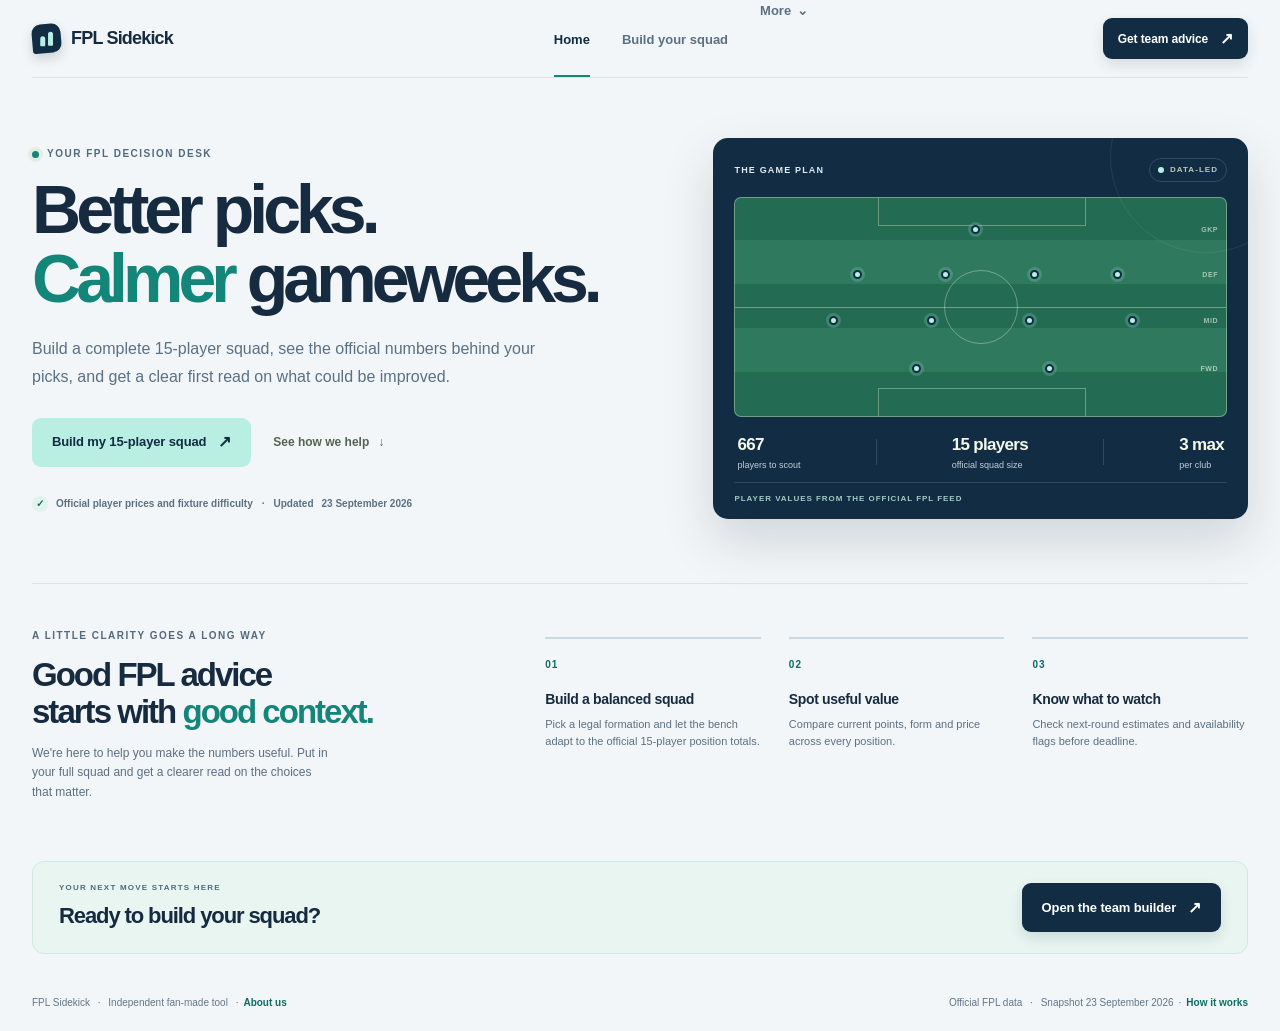
==== index.html @ 112c57fb "Add files via upload" ====
<!doctype html>
<html lang="en">
<head>
  <meta charset="utf-8">
  <meta name="viewport" content="width=device-width, initial-scale=1">
  <meta name="theme-color" content="#f3f6f8">
  <meta name="description" content="Data-led Fantasy Premier League advice, a rules-based 15-player squad builder and human-reviewed team feedback.">
  <title>FPL Sidekick — better picks, calmer gameweeks</title>
  <link rel="stylesheet" href="styles.css">
</head>
<body class="home-page">
  <header class="site-header">
    <a class="brand" href="index.html" aria-label="FPL Sidekick home">
      <span class="brand-mark" aria-hidden="true"><span></span><span></span></span>
      <span>FPL <b>Sidekick</b></span>
    </a>
    <nav class="main-nav" aria-label="Main navigation">
      <a class="nav-link is-active" href="index.html" aria-current="page">Home</a>
      <a class="nav-link" href="team.html">Build your squad</a>
      <details class="nav-more"><summary>More</summary><div class="nav-menu"><a href="how-it-works.html">How it works</a><a href="about.html">About us</a></div></details>
    </nav>
    <details class="mobile-nav">
      <summary><span class="mobile-nav-icon" aria-hidden="true"></span>Menu</summary>
      <nav class="mobile-nav-panel" aria-label="Mobile navigation">
        <a class="is-current" href="index.html" aria-current="page">Home</a>
        <a href="team.html">Build your squad</a>
        <a href="how-it-works.html">How it works</a>
        <a href="about.html">About us</a>
      </nav>
    </details>
    <a class="button button-small button-dark header-cta" href="team.html">Get team advice <span aria-hidden="true">↗</span></a>
  </header>
<main>
    <section class="home-hero wrap">
      <div class="hero-copy">
        <p class="eyebrow"><span class="eyebrow-dot"></span> YOUR FPL DECISION DESK</p>
        <h1>Better picks.<br><span>Calmer</span> gameweeks.</h1>
        <p class="hero-lede">Build a complete 15-player squad, see the official numbers behind your picks, and get a clear first read on what could be improved.</p>
        <div class="hero-actions">
          <a class="button button-lime" href="team.html">Build my 15-player squad <span aria-hidden="true">↗</span></a>
          <a class="text-link" href="#how-we-help">See how we help <span aria-hidden="true">↓</span></a>
        </div>
        <div class="hero-proof"><span class="proof-check" aria-hidden="true">✓</span> Official player prices and fixture difficulty <span class="proof-separator">·</span> Updated <time data-updated>23 September 2026</time></div>
      </div>

      <aside class="hero-board" aria-label="FPL Sidekick squad snapshot">
        <div class="board-topline"><span class="board-label">THE GAME PLAN</span><span class="live-tag"><i></i> DATA-LED</span></div>
        <div class="mini-pitch" aria-hidden="true">
          <span class="pitch-halfway"></span><span class="pitch-circle"></span>
          <span class="mini-player p1"></span><span class="mini-player p2"></span><span class="mini-player p3"></span>
          <span class="mini-player p4"></span><span class="mini-player p5"></span><span class="mini-player p6"></span>
          <span class="mini-player p7"></span><span class="mini-player p8"></span><span class="mini-player p9"></span>
          <span class="mini-player p10"></span><span class="mini-player p11"></span>
          <span class="mini-label mini-gk">GKP</span><span class="mini-label mini-def">DEF</span>
          <span class="mini-label mini-mid">MID</span><span class="mini-label mini-fwd">FWD</span>
        </div>
        <div class="board-bottomline">
          <div><span class="board-number" data-player-pool>667</span><span class="board-caption">players to scout</span></div>
          <div class="board-divider"></div>
          <div><span class="board-number">15 players</span><span class="board-caption">official squad size</span></div>
          <div class="board-divider"></div>
          <div><span class="board-number">3 max</span><span class="board-caption">per club</span></div>
        </div>
        <p class="board-source">PLAYER VALUES FROM THE OFFICIAL FPL FEED</p>
      </aside>
    </section>

    <section class="how-section wrap" id="how-we-help">
      <div class="section-intro">
        <p class="eyebrow">A LITTLE CLARITY GOES A LONG WAY</p>
        <h2>Good FPL advice<br>starts with <em>good context.</em></h2>
        <p>We're here to help you make the numbers useful. Put in your full squad and get a clearer read on the choices that matter.</p>
      </div>
      <div class="approach-grid">
        <article class="approach-item">
          <span class="approach-number">01</span>
          <h3>Build a balanced squad</h3>
          <p>Pick a legal formation and let the bench adapt to the official 15-player position totals.</p>
        </article>
        <article class="approach-item">
          <span class="approach-number">02</span>
          <h3>Spot useful value</h3>
          <p>Compare current points, form and price across every position.</p>
        </article>
        <article class="approach-item">
          <span class="approach-number">03</span>
          <h3>Know what to watch</h3>
          <p>Check next-round estimates and availability flags before deadline.</p>
        </article>
      </div>
    </section>

    <section class="home-cta wrap">
        <div><p class="eyebrow">YOUR NEXT MOVE STARTS HERE</p><h2>Ready to build your squad?</h2></div>
        <a class="button button-dark" href="team.html">Open the team builder <span aria-hidden="true">↗</span></a>
    </section>
  </main>

  <footer class="site-footer wrap">
    <span>FPL Sidekick <span class="footer-dot">·</span> Independent fan-made tool <span class="footer-dot">·</span><a href="about.html">About us</a></span>
    <span>Official FPL data <span class="footer-dot">·</span> Snapshot <time data-updated>23 September 2026</time><span class="footer-dot">·</span><a href="how-it-works.html">How it works</a></span>
  </footer>
  <script src="players.js"></script>
  <script src="home.js"></script>
</body>
</html>
---- styles.css ----
:root {
  color-scheme: light;
  --paper: #f2f5f8;
  --surface: #ffffff;
  --ink: #162a40;
  --muted: #53687d;
  --line: #dbe4ec;
  --brand: #102b42;
  --brand-deep: #0a2033;
  --accent: #147d71;
  --accent-dark: #0e665e;
  --accent-bright: #9cebd8;
  --accent-soft: #e6f5f1;
  --field: #23694f;
  --field-light: #30785c;
  --forest: var(--brand);
  --forest-deep: var(--brand-deep);
  --lime: var(--accent-bright);
  --lime-dark: var(--accent);
  --pitch: var(--field);
  --pitch-light: var(--field-light);
  --coral: #bb5d46;
  --shadow: 0 14px 38px rgba(16, 43, 66, .09);
}

* { box-sizing: border-box; }

html { scroll-behavior: smooth; }

body {
  min-width: 320px;
  margin: 0;
  overflow-x: hidden;
  background: var(--paper);
  color: var(--ink);
  font-family: -apple-system, BlinkMacSystemFont, "Segoe UI", sans-serif;
  font-size: 15px;
  line-height: 1.5;
  -webkit-font-smoothing: antialiased;
}

button, input, select { font: inherit; }
button, select { color: inherit; }
a { color: inherit; text-decoration: none; }
button { cursor: pointer; }
button:focus-visible, a:focus-visible, input:focus-visible, select:focus-visible, summary:focus-visible { outline: 3px solid var(--accent); outline-offset: 3px; }

.wrap { width: calc(100% - 72px); max-width: 1280px; margin-inline: auto; }
.site-header { display: flex; align-items: center; justify-content: space-between; min-width: 0; min-height: 82px; width: calc(100% - 72px); max-width: 1280px; margin: 0 auto; border-bottom: 1px solid var(--line); }
.brand { display: inline-flex; align-items: center; gap: 10px; font-size: 17px; font-weight: 560; letter-spacing: -.045em; white-space: nowrap; }
.brand b { font-weight: 790; }
.brand-mark { display: inline-flex; align-items: flex-end; justify-content: center; gap: 3px; width: 29px; height: 29px; padding: 7px 6px; border-radius: 8px 8px 8px 3px; background: var(--forest); transform: rotate(-5deg); }
.brand-mark span { display: block; width: 5px; height: 10px; border-radius: 3px 3px 1px 1px; background: var(--lime); transform: rotate(5deg); }
.brand-mark span:last-child { height: 14px; }
.main-nav { display: flex; align-items: center; gap: 32px; margin-left: 86px; }
.nav-link { position: relative; padding: 29px 0 27px; color: #69756b; font-size: 13px; font-weight: 610; transition: color .16s ease; }
.nav-link:hover, .nav-link.is-active { color: var(--ink); }
.nav-link.is-active::after { position: absolute; right: 0; bottom: -1px; left: 0; height: 2px; background: var(--lime-dark); content: ""; }
.nav-more { position: relative; align-self: stretch; display: flex; align-items: center; }
.nav-more summary { list-style: none; cursor: pointer; color: #69756b; font-size: 13px; font-weight: 610; }
.nav-more summary::-webkit-details-marker { display: none; }
.nav-more summary::after { display: inline-block; margin-left: 6px; color: #8d9a87; content: "⌄"; }
.nav-more[open] summary { color: var(--ink); }
.nav-more.is-active summary { color: var(--ink); }
.nav-more.is-active::after { position: absolute; right: 0; bottom: -1px; left: 0; height: 2px; background: var(--lime-dark); content: ""; }
.nav-menu { position: absolute; top: calc(100% - 15px); right: -15px; z-index: 20; display: grid; min-width: 180px; padding: 6px; border: 1px solid var(--line); border-radius: 8px; background: var(--surface); box-shadow: var(--shadow); }
.nav-menu a { padding: 9px 10px; border-radius: 5px; color: #5f6d61; font-size: 11px; font-weight: 630; white-space: nowrap; }
.nav-menu a.is-current { background: #f3f6eb; color: var(--forest); }
.nav-menu a:hover { background: #f3f6eb; color: var(--forest); }
.nav-menu a span { margin-left: 5px; color: #9aa493; font-size: 8px; text-transform: uppercase; }
.mobile-nav { display: none; position: relative; flex: 0 0 auto; }
.mobile-nav > summary { display: inline-flex; align-items: center; gap: 8px; min-height: 38px; padding: 0 11px; border: 1px solid var(--line); border-radius: 7px; background: var(--surface); color: #526453; font-size: 11px; font-weight: 700; list-style: none; cursor: pointer; }
.mobile-nav > summary::-webkit-details-marker { display: none; }
.mobile-nav > summary::after { margin-left: 1px; color: #879487; content: "⌄"; font-size: 12px; }
.mobile-nav[open] > summary::after { content: "⌃"; }
.mobile-nav-icon { width: 13px; height: 10px; border-top: 1.5px solid currentColor; border-bottom: 1.5px solid currentColor; background: linear-gradient(to bottom, transparent 3.5px, currentColor 3.5px, currentColor 5px, transparent 5px); }
.mobile-nav-panel { position: absolute; top: calc(100% + 8px); right: 0; z-index: 30; display: grid; width: min(230px, calc(100vw - 32px)); padding: 6px; border: 1px solid var(--line); border-radius: 8px; background: var(--surface); box-shadow: var(--shadow); }
.mobile-nav-panel a { display: flex; align-items: center; justify-content: space-between; gap: 10px; padding: 10px 11px; border-radius: 5px; color: #5f6d61; font-size: 12px; font-weight: 630; }
.mobile-nav-panel a:hover, .mobile-nav-panel a.is-current { background: #f3f6eb; color: var(--forest); }
.mobile-nav-tag { color: #9aa493; font-size: 8px; font-weight: 700; letter-spacing: .06em; text-transform: uppercase; }
.button { display: inline-flex; align-items: center; justify-content: center; gap: 12px; min-height: 48px; padding: 0 20px; border: 0; border-radius: 8px; font-size: 13px; font-weight: 730; letter-spacing: -.01em; transition: transform .16s ease, background .16s ease, box-shadow .16s ease; }
.button:hover { transform: translateY(-1px); box-shadow: 0 7px 18px rgba(16, 44, 30, .12); }
.button span { font-size: 16px; line-height: 1; }
.button-small { min-height: 40px; padding-inline: 15px; font-size: 12px; }
.button-dark { background: var(--forest); color: white; }
.button-dark:hover { background: var(--forest-deep); }
.button-lime { background: var(--lime); color: var(--ink); }
.button-lime:hover { background: #d2f282; }
.button-quiet { min-height: 38px; padding-inline: 13px; border: 1px solid var(--line); background: transparent; color: #68756b; font-size: 11px; }
.button-quiet:hover { border-color: #c9d0bc; background: #f7f8f0; }
.eyebrow { display: flex; align-items: center; gap: 8px; margin: 0 0 15px; color: #687867; font-size: 10px; font-weight: 770; letter-spacing: .15em; line-height: 1.2; }
.eyebrow-dot { width: 7px; height: 7px; border-radius: 50%; background: #81ab43; box-shadow: 0 0 0 4px rgba(129, 171, 67, .13); }
.visually-hidden { position: absolute; width: 1px; height: 1px; padding: 0; margin: -1px; overflow: hidden; clip: rect(0, 0, 0, 0); white-space: nowrap; border: 0; }
.micro-label { display: block; margin: 0 0 5px; color: #819083; font-size: 9px; font-weight: 760; letter-spacing: .14em; line-height: 1.2; }
.footer-dot { padding-inline: 5px; color: #a2ac9d; }

/* Homepage */
.home-hero { display: grid; grid-template-columns: minmax(0, 1.08fr) minmax(390px, .92fr); align-items: center; gap: 58px; padding-top: 67px; padding-bottom: 72px; }
.hero-copy { padding: 10px 0 8px; }
.hero-copy h1 { max-width: 660px; margin: 0; font-size: 70px; font-weight: 760; letter-spacing: -.073em; line-height: .99; }
.hero-copy h1 span { color: #739a3c; }
.hero-lede { max-width: 520px; margin: 23px 0 0; color: #68746a; font-size: 16px; line-height: 1.7; }
.hero-actions { display: flex; align-items: center; gap: 22px; margin-top: 28px; }
.text-link { display: inline-flex; align-items: center; gap: 9px; color: #526453; font-size: 12px; font-weight: 680; }
.text-link:hover { color: var(--forest); }
.hero-proof { display: flex; align-items: center; gap: 8px; margin-top: 29px; color: #879186; font-size: 10px; font-weight: 590; }
.proof-check { display: inline-grid; place-items: center; width: 16px; height: 16px; border-radius: 50%; background: #e4edcf; color: #547a2f; font-size: 10px; font-weight: 800; }
.proof-separator { margin-inline: 1px; color: #b0b9aa; }
.hero-board { position: relative; overflow: hidden; padding: 20px 21px 14px; border-radius: 13px; background: var(--forest); color: #fff; box-shadow: var(--shadow); }
.hero-board::after { position: absolute; top: -77px; right: -54px; width: 190px; height: 190px; border: 1px solid rgba(212, 240, 152, .09); border-radius: 50%; content: ""; }
.board-topline { position: relative; z-index: 1; display: flex; align-items: center; justify-content: space-between; }
.board-label, .live-tag { font-size: 9px; font-weight: 720; letter-spacing: .13em; }
.board-label { color: #d5e2d2; }
.live-tag { display: inline-flex; align-items: center; gap: 6px; padding: 5px 8px; border: 1px solid rgba(255,255,255,.15); border-radius: 999px; color: #b9cbb9; font-size: 8px; }
.live-tag i { width: 6px; height: 6px; border-radius: 50%; background: var(--lime); }
.mini-pitch { position: relative; height: 220px; margin-top: 15px; overflow: hidden; border: 1px solid rgba(237, 247, 218, .38); border-radius: 4px; background: repeating-linear-gradient(0deg, var(--pitch) 0 44px, var(--pitch-light) 44px 88px); }
.pitch-halfway { position: absolute; top: 50%; right: 0; left: 0; border-top: 1px solid rgba(237, 247, 218, .36); }
.pitch-circle { position: absolute; top: 50%; left: 50%; width: 74px; height: 74px; border: 1px solid rgba(237, 247, 218, .36); border-radius: 50%; transform: translate(-50%, -50%); }
.mini-pitch::before, .mini-pitch::after { position: absolute; left: 29%; width: 42%; height: 27px; border: 1px solid rgba(237, 247, 218, .34); content: ""; }
.mini-pitch::before { top: 0; border-top: 0; }
.mini-pitch::after { bottom: 0; border-bottom: 0; }
.mini-player { position: absolute; z-index: 1; width: 9px; height: 9px; border: 2px solid var(--forest); border-radius: 50%; background: var(--lime); box-shadow: 0 0 0 3px rgba(198, 237, 104, .17); }
.p1 { top: 12%; left: 48%; }.p2 { top: 33%; left: 24%; }.p3 { top: 33%; left: 42%; }.p4 { top: 33%; left: 60%; }.p5 { top: 33%; left: 77%; }
.p6 { top: 54%; left: 19%; }.p7 { top: 54%; left: 39%; }.p8 { top: 54%; left: 59%; }.p9 { top: 54%; left: 80%; }
.p10 { top: 76%; left: 36%; }.p11 { top: 76%; left: 63%; }
.mini-label { position: absolute; right: 8px; color: rgba(239, 247, 229, .63); font-size: 7px; font-weight: 700; letter-spacing: .08em; }
.mini-gk { top: 12%; }.mini-def { top: 33%; }.mini-mid { top: 54%; }.mini-fwd { top: 76%; }
.board-bottomline { position: relative; z-index: 1; display: flex; align-items: center; justify-content: space-between; gap: 12px; padding: 15px 3px 10px; }
.board-bottomline > div:not(.board-divider) { display: grid; gap: 1px; }
.board-number { color: #f5f8ec; font-size: 17px; font-weight: 720; letter-spacing: -.04em; }
.board-caption { color: #b7c7b7; font-size: 9px; font-weight: 530; }
.board-divider { width: 1px; height: 26px; background: rgba(255,255,255,.14); }
.board-source { margin: 0; padding-top: 10px; border-top: 1px solid rgba(255,255,255,.13); color: #8fa991; font-size: 8px; font-weight: 620; letter-spacing: .12em; }
.how-section { display: grid; grid-template-columns: minmax(235px, .78fr) minmax(0, 1.22fr); gap: 80px; padding-top: 44px; padding-bottom: 48px; border-top: 1px solid var(--line); }
.section-intro h2 { margin: 0; font-size: 33px; font-weight: 735; letter-spacing: -.06em; line-height: 1.12; }
.section-intro h2 em { color: #779847; font-style: normal; }
.section-intro > p:last-child { max-width: 300px; margin: 13px 0 0; color: #718074; font-size: 12px; line-height: 1.65; }
.approach-grid { display: grid; grid-template-columns: repeat(3, minmax(0, 1fr)); gap: 24px; align-items: start; padding-top: 7px; }
.approach-item { padding-top: 13px; border-top: 2px solid #d7dfc7; }
.approach-number { color: #7c9d4d; font-size: 10px; font-weight: 750; letter-spacing: .1em; }
.approach-item h3 { margin: 15px 0 6px; font-size: 14px; font-weight: 720; letter-spacing: -.025em; }
.approach-item p { margin: 0; color: #768176; font-size: 11px; line-height: 1.55; }
.home-cta { display: flex; align-items: center; justify-content: space-between; gap: 24px; margin-top: 8px; margin-bottom: 26px; padding: 21px 26px; border-radius: 10px; background: #e8eddb; }
.home-cta .eyebrow { margin-bottom: 6px; font-size: 8px; }
.home-cta h2 { margin: 0; font-size: 22px; font-weight: 730; letter-spacing: -.05em; }
.site-footer { display: flex; justify-content: space-between; gap: 20px; padding-top: 15px; padding-bottom: 21px; color: #849084; font-size: 9px; }

/* Team builder */
.builder-main { padding-top: 28px; padding-bottom: 20px; }
.builder-intro { display: flex; align-items: end; justify-content: space-between; gap: 24px; margin-bottom: 22px; }
.builder-intro .eyebrow { margin-bottom: 11px; }
.builder-intro h1 { margin: 0; font-size: 35px; font-weight: 750; letter-spacing: -.065em; line-height: 1.1; }
.builder-intro h1 span { color: #759642; }
.builder-intro > div:first-child > p:last-child { margin: 8px 0 0; color: #778276; font-size: 12px; }
.feed-stamp { display: grid; grid-template-columns: 8px auto; align-items: center; gap: 4px 8px; padding: 10px 13px; border: 1px solid var(--line); border-radius: 8px; color: #7c887c; font-size: 8px; font-weight: 720; letter-spacing: .09em; white-space: nowrap; }
.feed-stamp b { grid-column: 2; color: #445b47; font-size: 10px; letter-spacing: .05em; }
.feed-pulse { grid-row: span 2; width: 7px; height: 7px; border-radius: 50%; background: #81aa46; box-shadow: 0 0 0 4px rgba(129,170,70,.12); }
.budget-strip { display: grid; grid-template-columns: minmax(210px, 1fr) auto auto auto; align-items: center; gap: 23px; min-height: 75px; margin-bottom: 18px; padding: 13px 17px; border: 1px solid var(--line); border-radius: 10px; background: var(--surface); box-shadow: 0 4px 14px rgba(30, 47, 31, .025); }
.budget-main { display: grid; grid-template-columns: minmax(95px, auto) minmax(95px, 1fr); align-items: center; gap: 18px; }
.budget-copy { display: grid; gap: 3px; }
.budget-copy strong { font-size: 18px; font-weight: 750; letter-spacing: -.045em; white-space: nowrap; }
.budget-copy small { color: #849084; font-size: 10px; font-weight: 550; letter-spacing: 0; }
.budget-track { height: 6px; overflow: hidden; border-radius: 99px; background: #eef0e7; }
.budget-track span { display: block; width: 0; height: 100%; border-radius: inherit; background: var(--lime-dark); transition: width .25s ease; }
.budget-stat { display: grid; gap: 1px; min-width: 90px; padding-left: 18px; border-left: 1px solid var(--line); }
.budget-stat strong { font-size: 16px; font-weight: 740; letter-spacing: -.035em; }
.budget-stat strong span { color: #9ba397; font-size: 10px; font-weight: 580; letter-spacing: 0; }
.budget-stat > span { color: #839083; font-size: 9px; }
.reset-button { white-space: nowrap; }
.builder-layout { display: grid; grid-template-columns: minmax(0, 1.1fr) minmax(385px, .9fr); align-items: start; gap: 17px; }
.lineup-column { display: grid; gap: 15px; min-width: 0; }
.lineup-panel, .insights-panel, .player-panel { min-width: 0; border: 1px solid var(--line); border-radius: 10px; background: var(--surface); box-shadow: 0 5px 18px rgba(30, 47, 31, .035); }
.lineup-panel { overflow: hidden; }
.panel-heading { display: flex; align-items: center; justify-content: space-between; gap: 14px; }
.lineup-heading { min-height: 69px; padding: 13px 17px; }
.panel-heading h2 { margin: 0; font-size: 17px; font-weight: 730; letter-spacing: -.045em; line-height: 1.2; }
.panel-heading .micro-label { margin-bottom: 5px; }
.formation-control { display: grid; gap: 2px; color: #8b9689; font-size: 8px; font-weight: 720; letter-spacing: .09em; }
.formation-control select { min-width: 88px; padding: 5px 23px 5px 8px; border: 1px solid var(--line); border-radius: 5px; background: #fbfcf7; font-size: 11px; font-weight: 710; letter-spacing: 0; }
.pitch { position: relative; display: flex; flex-direction: column; justify-content: space-around; min-height: 398px; overflow: hidden; padding: 12px 16px; background: repeating-linear-gradient(0deg, var(--pitch) 0 76px, var(--pitch-light) 76px 152px); }
.pitch-outline { position: absolute; inset: 10px; border: 1px solid rgba(238, 248, 225, .39); pointer-events: none; }
.pitch-midline { position: absolute; top: 50%; right: 0; left: 0; border-top: 1px solid rgba(238, 248, 225, .35); }
.pitch-center { position: absolute; top: 50%; left: 50%; width: 62px; height: 62px; border: 1px solid rgba(238, 248, 225, .35); border-radius: 50%; transform: translate(-50%, -50%); }
.pitch-box { position: absolute; left: 32%; width: 36%; height: 26px; border: 1px solid rgba(238, 248, 225, .34); }
.pitch-box-top { top: 0; border-top: 0; }
.pitch-box-bottom { bottom: 0; border-bottom: 0; }
.pitch-row { position: relative; z-index: 1; display: flex; justify-content: center; align-items: center; gap: clamp(5px, 1vw, 13px); width: 100%; }
.pitch-row[data-row="GKP"] { flex: .75; }
.pitch-row[data-row="DEF"] { flex: 1; }
.pitch-row[data-row="MID"] { flex: 1; }
.pitch-row[data-row="FWD"] { flex: .9; }
.pitch-slot { position: relative; flex: 1 1 0; min-width: 0; max-width: 142px; }
.slot-main { display: grid; justify-items: center; align-content: center; width: 100%; min-height: 69px; padding: 7px 3px; border: 1px solid rgba(18, 53, 37, .12); border-radius: 9px; background: rgba(255, 255, 250, .94); color: var(--ink); box-shadow: 0 4px 10px rgba(12, 39, 26, .12); text-align: center; transition: border-color .15s ease, transform .15s ease, background .15s ease; }
.slot-main:hover { transform: translateY(-2px); background: white; }
.slot-main.is-active { border: 2px solid var(--lime); box-shadow: 0 0 0 3px rgba(198, 237, 104, .2), 0 4px 10px rgba(12, 39, 26, .12); }
.slot-main.is-filled { background: #faffee; }
.slot-role { color: #82907d; font-size: 7px; font-weight: 780; letter-spacing: .1em; line-height: 1.15; }
.slot-name { display: block; max-width: 100%; overflow: hidden; margin-top: 5px; font-size: 10px; font-weight: 730; letter-spacing: -.02em; text-overflow: ellipsis; white-space: nowrap; }
.slot-price { display: block; margin-top: 1px; color: #768470; font-size: 8px; font-weight: 620; }
.slot-next-fixture { display: block; max-width: 100%; overflow: hidden; margin-top: 2px; color: #58764a; font-size: 7px; font-weight: 700; text-overflow: ellipsis; white-space: nowrap; }
.slot-clear { position: absolute; top: -6px; right: -6px; z-index: 2; display: grid; place-items: center; width: 19px; height: 19px; padding: 0; border: 1px solid #dfe6d4; border-radius: 50%; background: #fffefa; color: #7a8a77; font-size: 14px; line-height: 1; }
.slot-clear:hover { border-color: #e3a28f; color: #bb573f; }
.lineup-foot { display: flex; justify-content: space-between; gap: 12px; padding: 10px 16px 11px; color: #879286; font-size: 9px; }
.pitch-legend { display: inline-flex; align-items: center; gap: 5px; color: #a0a99b; font-size: 7px; font-weight: 700; letter-spacing: .1em; white-space: nowrap; }
.pitch-legend i { width: 7px; height: 7px; border: 2px solid #a6d63d; border-radius: 50%; }
.insights-panel { padding: 14px 16px 12px; }
.insights-heading { margin-bottom: 12px; }
.insight-source { color: #a0a99a; font-size: 7px; font-weight: 720; letter-spacing: .09em; text-align: right; }
.insights-grid { display: grid; grid-template-columns: repeat(3, minmax(0, 1fr)); gap: 9px; }
.insight-card { min-width: 0; padding: 10px 11px; border-radius: 7px; background: #f4f6ee; }
.insight-label { display: block; margin-bottom: 6px; color: #84907e; font-size: 8px; font-weight: 760; letter-spacing: .09em; text-transform: uppercase; }
.insight-card strong { display: block; overflow: hidden; color: #314937; font-size: 11px; font-weight: 730; letter-spacing: -.02em; text-overflow: ellipsis; white-space: nowrap; }
.insight-card p { margin: 3px 0 0; color: #7d897d; font-size: 9px; line-height: 1.4; }
.insight-disclaimer { margin: 10px 0 0; color: #a0a99d; font-size: 8px; line-height: 1.4; }
.player-panel { overflow: hidden; padding: 15px 15px 0; }
.player-heading { margin-bottom: 8px; }
.player-heading h2 { display: flex; align-items: center; gap: 8px; }
.player-heading h2 span { display: inline-grid; place-items: center; min-width: 23px; height: 18px; padding-inline: 5px; border-radius: 999px; background: #edf2e3; color: #708c49; font-size: 9px; letter-spacing: 0; }
.round-chip { padding: 5px 8px; border: 1px solid #e6e9df; border-radius: 999px; color: #849083; font-size: 8px; font-weight: 700; white-space: nowrap; }
.active-slot-note { margin: 0 0 10px; color: #617062; font-size: 10px; }
.active-slot-note b { color: #425d37; }
.active-slot-note span { color: #98a095; }
.search-field { display: flex; align-items: center; gap: 8px; height: 38px; padding: 0 10px; border: 1px solid #e2e5da; border-radius: 7px; background: #fcfcf8; }
.search-field:focus-within { border-color: #9aba69; box-shadow: 0 0 0 3px rgba(154, 186, 105, .12); }
.search-icon { position: relative; display: block; flex: 0 0 13px; width: 13px; height: 13px; border: 1.5px solid #829083; border-radius: 50%; }
.search-icon::after { position: absolute; right: -4px; bottom: -3px; width: 5px; border-top: 1.5px solid #829083; content: ""; transform: rotate(48deg); }
.search-field input { flex: 1; min-width: 0; height: 100%; padding: 0; border: 0; outline: 0; background: transparent; color: var(--ink); font-size: 11px; }
.search-field input::placeholder { color: #a0a99d; }
.search-field kbd { padding: 2px 5px; border: 1px solid #e7e9df; border-radius: 4px; background: white; color: #a3aa9f; font-family: inherit; font-size: 8px; }
.player-tools { display: flex; align-items: center; justify-content: space-between; gap: 8px; padding-top: 11px; }
.position-filters { display: flex; align-items: center; gap: 2px; }
.position-filters button { min-width: 33px; height: 25px; padding: 0 7px; border: 0; border-radius: 5px; background: transparent; color: #8d988a; font-size: 8px; font-weight: 700; }
.position-filters button:hover { background: #f3f5ed; color: #40563f; }
.position-filters button.is-active { background: #e9f0db; color: #476735; }
.club-filter-label select { max-width: 112px; padding: 5px 22px 5px 7px; border: 1px solid #e6e8de; border-radius: 5px; background: #fffefa; color: #788477; font-size: 9px; }
.pool-summary { display: flex; align-items: center; justify-content: space-between; gap: 10px; min-height: 32px; margin-top: 6px; border-bottom: 1px solid #eff0e9; color: #a0a99e; font-size: 8px; }
.pool-summary label { display: flex; align-items: center; gap: 5px; color: #9aa398; font-size: 7px; font-weight: 720; letter-spacing: .09em; }
.pool-summary select { max-width: 92px; padding: 3px 19px 3px 5px; border: 0; background: transparent; color: #576b55; font-size: 9px; font-weight: 690; letter-spacing: 0; }
.player-list { max-height: 432px; min-height: 310px; overflow-y: auto; overscroll-behavior: contain; scrollbar-color: #d7ddcd transparent; scrollbar-width: thin; }
.player-option { display: grid; grid-template-columns: minmax(0, 1fr) auto; align-items: center; gap: 8px; width: 100%; min-height: 66px; padding: 7px 5px; border: 0; border-bottom: 1px solid #f0f1eb; background: transparent; text-align: left; transition: background .12s ease; }
.player-option:hover:not(:disabled), .player-option:focus-visible { background: #f7f9f1; }
.player-option:disabled { cursor: default; opacity: .48; }
.player-info { display: flex; align-items: center; gap: 9px; min-width: 0; }
.club-mark { display: grid; place-items: center; flex: 0 0 28px; width: 28px; height: 28px; border: 1px solid #e4e8da; border-radius: 50%; background: #f1f4e9; color: #61734f; font-size: 7px; font-weight: 760; letter-spacing: -.03em; }
.player-name-block { display: grid; min-width: 0; gap: 2px; }
.player-name-block strong { overflow: hidden; color: #344538; font-size: 10px; font-weight: 720; letter-spacing: -.015em; text-overflow: ellipsis; white-space: nowrap; }
.player-meta { overflow: hidden; color: #98a194; font-size: 8px; text-overflow: ellipsis; white-space: nowrap; }
.player-next-fixture { overflow: hidden; color: #58764a; font-size: 8px; font-weight: 680; text-overflow: ellipsis; white-space: nowrap; }
.player-data { display: grid; justify-items: end; gap: 2px; }
.player-price { color: #3f5b3e; font-size: 10px; font-weight: 760; white-space: nowrap; }
.player-form { color: #8d9988; font-size: 8px; white-space: nowrap; }
.availability-tag { margin-left: 4px; color: #bd6a53; font-size: 7px; font-weight: 700; }
.pool-empty { display: grid; place-items: center; min-height: 150px; padding: 20px; color: #8a9587; font-size: 11px; text-align: center; }
.player-list-foot { display: flex; align-items: center; gap: 6px; min-height: 35px; border-top: 1px solid #eef0e8; color: #9aa396; font-size: 8px; }
.player-list-foot #save-state { margin-left: auto; color: #7d9871; font-weight: 620; text-align: right; }
.pool-dot { width: 6px; height: 6px; border-radius: 50%; background: #97b761; }
.builder-footer { display: flex; justify-content: space-between; gap: 18px; padding-top: 19px; color: #899386; font-size: 9px; }
.builder-footer a { color: #5e7458; font-weight: 650; }
.toast { position: fixed; right: 22px; bottom: 20px; z-index: 10; max-width: min(360px, calc(100vw - 40px)); padding: 11px 14px; border: 1px solid rgba(255,255,255,.12); border-radius: 7px; background: var(--forest-deep); color: white; box-shadow: 0 8px 25px rgba(15,46,34,.24); font-size: 11px; opacity: 0; pointer-events: none; transform: translateY(8px); transition: opacity .18s ease, transform .18s ease; }
.toast.is-visible { opacity: 1; transform: translateY(0); }

/* Formation-aware bench, submission and analysis */
.bench-panel, .submission-section, .analysis-report { margin-top: 15px; border: 1px solid var(--line); border-radius: 10px; background: var(--surface); box-shadow: 0 5px 18px rgba(30, 47, 31, .035); }
.bench-panel { padding: 15px 16px 12px; }
.bench-heading { margin-bottom: 12px; }
.bench-rule-tag { padding: 5px 8px; border-radius: 999px; background: #eff3e7; color: #657c4b; font-size: 8px; font-weight: 740; white-space: nowrap; }
.bench-grid { display: grid; grid-template-columns: repeat(4, minmax(0, 1fr)); gap: 8px; }
.bench-slot { position: relative; min-width: 0; }
.bench-slot-main { display: grid; align-content: center; justify-items: start; width: 100%; min-height: 69px; padding: 10px 11px; border: 1px solid #e7e9df; border-radius: 7px; background: #f9faf5; color: var(--ink); text-align: left; }
.bench-slot-main:hover { background: #f2f6e9; }
.bench-slot-main.is-active { border-color: #a9cc66; box-shadow: 0 0 0 3px rgba(166, 214, 61, .14); }
.bench-slot-main.is-filled { background: #f5f8ee; }
.bench-slot-main .slot-name { margin-top: 4px; }
.bench-clear { top: -5px; right: -5px; }
.bench-note { margin: 10px 0 0; color: #839080; font-size: 9px; line-height: 1.5; }
.submission-section { display: grid; grid-template-columns: minmax(0, 1.05fr) minmax(270px, .85fr); align-items: center; gap: 35px; margin-top: 23px; padding: 23px 25px; background: #e8eddb; }
.submission-copy .eyebrow { margin-bottom: 8px; }
.submission-copy h2 { max-width: 490px; margin: 0; font-size: 27px; font-weight: 750; letter-spacing: -.06em; line-height: 1.1; }
.submission-copy > p:last-child { max-width: 530px; margin: 9px 0 0; color: #718071; font-size: 11px; line-height: 1.65; }
.submission-form { display: grid; gap: 9px; }
.field-label { color: #566653; font-size: 10px; font-weight: 720; }
.text-input { min-height: 42px; width: 100%; padding: 0 12px; border: 1px solid #d9dfcf; border-radius: 6px; background: #fffefa; color: var(--ink); font-size: 12px; }
.text-input::placeholder { color: #a0aa9c; }
.consent-row { display: flex; align-items: flex-start; gap: 8px; color: #68776a; font-size: 9px; line-height: 1.45; }
.consent-row input { width: 14px; height: 14px; flex: 0 0 auto; margin: 0; accent-color: #749843; }
.submission-form .button { justify-self: start; min-height: 42px; margin-top: 2px; }
.submission-form .button:disabled { cursor: wait; opacity: .65; }
.local-mode-note { margin: 0; color: #798775; font-size: 8px; line-height: 1.5; }
.submission-status { margin: 0; padding: 9px 11px; border: 1px solid transparent; border-radius: 6px; font-size: 10px; line-height: 1.5; }
.submission-status[data-state="pending"] { border-color: #cbd9d4; background: #f3f8f5; color: #536d62; }
.submission-status[data-state="success"] { border-color: #b8d8c7; background: #edf7f1; color: #246044; }
.submission-status[data-state="error"] { border-color: #e6c8bd; background: #fff4ef; color: #8b4935; }
.analysis-report[hidden] { display: none; }
.analysis-report { scroll-margin-top: 18px; padding: 21px; }
.report-heading { margin-bottom: 17px; }
.report-heading .eyebrow { margin-bottom: 8px; }
.report-heading h2 { margin: 0; font-size: 25px; font-weight: 760; letter-spacing: -.06em; }
.report-heading > p:last-child { margin: 5px 0 0; color: #829080; font-size: 10px; }
.report-metrics { display: grid; grid-template-columns: repeat(3, minmax(0, 1fr)); gap: 9px; }
.report-metric { min-width: 0; padding: 12px; border-radius: 7px; background: #f3f5ed; }
.report-metric strong { display: block; color: #304937; font-size: 17px; font-weight: 750; letter-spacing: -.04em; }
.report-metric p { margin: 4px 0 0; color: #7c897b; font-size: 9px; line-height: 1.5; }
.report-section { margin-top: 21px; }
.report-section > h3 { margin: 0 0 10px; font-size: 16px; letter-spacing: -.035em; }
.recommendation-list { display: grid; grid-template-columns: repeat(3, minmax(0, 1fr)); gap: 8px; }
.recommendation-item { padding: 11px; border-left: 2px solid #abc66f; border-radius: 0 6px 6px 0; background: #f8f9f4; }
.recommendation-label { display: block; margin-bottom: 4px; color: #84927d; font-size: 8px; font-weight: 760; letter-spacing: .08em; text-transform: uppercase; }
.recommendation-item strong { display: block; font-size: 11px; }
.recommendation-item p { margin: 4px 0 0; color: #738072; font-size: 9px; line-height: 1.5; }
.report-player-grid { display: grid; grid-template-columns: repeat(3, minmax(0, 1fr)); gap: 8px; }
.report-player { min-width: 0; padding: 11px; border: 1px solid #e7e9df; border-radius: 7px; background: #fffefa; }
.report-player.is-bench { background: #fafbf7; }
.report-player-top { display: flex; align-items: center; justify-content: space-between; gap: 6px; }
.position-chip { color: #75866b; font-size: 7px; font-weight: 760; letter-spacing: .07em; }
.report-player h4 { overflow: hidden; margin: 6px 0 2px; font-size: 12px; text-overflow: ellipsis; white-space: nowrap; }
.report-player-meta, .report-player-stats, .report-player-action { margin: 3px 0 0; color: #7e897c; font-size: 8px; line-height: 1.5; }
.report-player-action { color: #536b4c; font-weight: 650; }
.fixture-chips { display: flex; flex-wrap: wrap; gap: 4px; margin-top: 7px; }
.fixture-chip { padding: 3px 5px; border-radius: 4px; background: #edf2e4; color: #506846; font-size: 7px; font-weight: 680; white-space: nowrap; }
.fixture-chip.difficulty-4, .fixture-chip.difficulty-5 { background: #f7e9e3; color: #9a594b; }
.report-disclaimer { margin: 14px 0 0; color: #909a8c; font-size: 8px; line-height: 1.5; }
.builder-footer a, .site-footer a { color: #5e7458; font-weight: 650; }

/* Editorial pages */
.content-main { padding-top: 43px; padding-bottom: 36px; }
.page-hero { display: grid; grid-template-columns: minmax(0, 1.2fr) minmax(220px, .8fr); align-items: end; gap: 38px; padding-bottom: 29px; border-bottom: 1px solid var(--line); }
.page-hero h1 { max-width: 660px; margin: 0; font-size: 48px; font-weight: 760; letter-spacing: -.075em; line-height: 1.02; }
.page-hero h1 span { color: #759642; }
.page-hero > div > p:last-child { max-width: 620px; margin: 12px 0 0; color: #718071; font-size: 13px; line-height: 1.7; }
.page-note { padding: 13px 14px; border-left: 2px solid #a9c966; background: #edf1e5; color: #64725f; font-size: 10px; line-height: 1.6; }
.page-section { padding: 25px 0; border-bottom: 1px solid var(--line); }
.page-section h2 { margin: 0 0 9px; font-size: 23px; font-weight: 750; letter-spacing: -.055em; }
.page-section > p { max-width: 760px; margin: 0; color: #6f7e70; font-size: 12px; line-height: 1.75; }
.page-card-grid { display: grid; grid-template-columns: repeat(3, minmax(0, 1fr)); gap: 11px; margin-top: 17px; }
.page-card { padding: 14px; border-top: 2px solid #d7dfc7; background: rgba(255, 254, 250, .62); }
.page-card span { color: #7c9850; font-size: 9px; font-weight: 770; letter-spacing: .1em; }
.page-card h3 { margin: 8px 0 5px; font-size: 13px; letter-spacing: -.025em; }
.page-card p { margin: 0; color: #758174; font-size: 10px; line-height: 1.6; }
.page-cta { display: flex; align-items: center; justify-content: space-between; gap: 20px; margin-top: 23px; padding: 18px 20px; border-radius: 8px; background: #e8eddb; }
.page-cta h2 { margin: 0; font-size: 18px; letter-spacing: -.045em; }
.site-footer { align-items: center; }

@media (max-width: 1080px) {
  .wrap, .site-header { width: calc(100% - 52px); max-width: 1280px; }
  .main-nav { margin-left: 25px; }
  .home-hero { grid-template-columns: minmax(0, 1fr) minmax(340px, .88fr); gap: 34px; padding-top: 54px; padding-bottom: 54px; }
  .hero-copy h1 { font-size: 60px; }
  .builder-layout { grid-template-columns: minmax(0, 1fr) minmax(345px, .92fr); gap: 12px; }
  .budget-strip { gap: 13px; }
  .budget-main { gap: 10px; }
  .pitch { padding-inline: 11px; }
  .pitch-row { gap: 6px; }
  .nav-menu { right: -8px; }
}

@media (max-width: 820px) {
  .wrap, .site-header { width: calc(100% - 40px); max-width: 680px; }
  .site-header { min-height: 70px; }
  .main-nav { gap: 22px; margin-left: 0; }
  .nav-link { padding-top: 23px; padding-bottom: 21px; }
  .home-hero { grid-template-columns: 1fr; gap: 30px; padding-top: 43px; padding-bottom: 45px; }
  .hero-copy h1 { font-size: 60px; }
  .hero-board { max-width: 600px; }
  .mini-pitch { height: 200px; }
  .how-section { grid-template-columns: 1fr; gap: 26px; padding-top: 36px; padding-bottom: 38px; }
  .section-intro h2 br { display: none; }
  .section-intro > p:last-child { max-width: 480px; }
  .approach-grid { gap: 16px; }
  .builder-layout { min-width: 0; grid-template-columns: minmax(0, 1fr); }
  .builder-intro { margin-bottom: 18px; }
  .player-panel { grid-row: 2; }
  .player-list { max-height: 430px; }
  .budget-strip { grid-template-columns: minmax(0, 1fr) auto auto; }
  .budget-main { grid-column: 1 / -1; grid-row: 1; grid-template-columns: auto minmax(100px, 1fr); }
  .budget-stat { grid-row: 2; }
  .reset-button { grid-row: 2; grid-column: 3; }
  .submission-section { grid-template-columns: 1fr 1fr; gap: 22px; }
}

@media (max-width: 560px) {
  body { font-size: 14px; }
  .wrap, .site-header { width: calc(100vw - 32px); max-width: 460px; }
  .site-header { min-height: 64px; gap: 10px; }
  .brand { gap: 7px; font-size: 15px; }
  .brand-mark { width: 26px; height: 26px; }
  .main-nav { display: none; }
  .mobile-nav { display: block; }
  .header-cta { display: none; }
  .home-hero { padding-top: 34px; padding-bottom: 34px; }
  .hero-copy h1 { font-size: 48px; }
  .hero-lede { margin-top: 17px; font-size: 14px; line-height: 1.6; }
  .hero-actions { flex-wrap: wrap; gap: 15px; margin-top: 21px; }
  .button { min-height: 44px; padding-inline: 15px; font-size: 12px; }
  .hero-proof { flex-wrap: wrap; margin-top: 21px; font-size: 9px; }
  .hero-board { padding: 15px 14px 11px; }
  .mini-pitch { height: 165px; margin-top: 11px; }
  .board-bottomline { gap: 7px; padding-top: 12px; }
  .board-number { font-size: 14px; }
  .board-caption { font-size: 8px; }
  .board-divider { height: 22px; }
  .how-section { gap: 21px; padding-top: 30px; padding-bottom: 29px; }
  .section-intro h2 { font-size: 28px; }
  .approach-grid { grid-template-columns: 1fr; gap: 13px; }
  .approach-item { display: grid; grid-template-columns: 31px 1fr; column-gap: 5px; padding-top: 9px; }
  .approach-number { grid-row: span 2; padding-top: 2px; }
  .approach-item h3 { margin: 0 0 3px; font-size: 13px; }
  .approach-item p { font-size: 10px; }
  .home-cta { align-items: flex-start; flex-direction: column; margin-bottom: 17px; padding: 17px; }
  .home-cta h2 { font-size: 19px; }
  .site-footer { flex-direction: column; gap: 6px; padding-top: 12px; font-size: 8px; }
  .builder-main { padding-top: 22px; }
  .builder-intro { min-width: 0; align-items: flex-start; flex-direction: column; gap: 13px; }
  .builder-intro h1 { font-size: 30px; }
  .feed-stamp { grid-template-columns: 8px auto auto; }
  .feed-stamp b { grid-column: 3; grid-row: 1 / span 2; }
  .budget-strip { min-width: 0; grid-template-columns: minmax(0, 1fr) minmax(0, 1fr); gap: 10px; padding: 12px; }
  .budget-strip > * { min-width: 0; }
  .budget-main { grid-column: 1 / -1; grid-row: 1; grid-template-columns: 1fr; gap: 8px; }
  .budget-copy strong { font-size: 16px; }
  .budget-stat { grid-row: 2; min-width: 0; padding-left: 9px; }
  .budget-stat strong { font-size: 14px; }
  .budget-stat > span { font-size: 8px; }
  .reset-button { grid-column: 1 / -1; grid-row: 3; justify-self: start; min-height: 34px; padding-inline: 9px; font-size: 9px; }
  .lineup-heading { min-height: 62px; padding-inline: 12px; }
  .panel-heading h2 { font-size: 15px; }
  .pitch { min-width: 0; min-height: 357px; padding: 10px 8px; }
  .pitch-outline { inset: 7px; }
  .pitch-row { min-width: 0; gap: 4px; }
  .pitch-slot { width: auto; max-width: 94px; }
  .pitch-row[data-row="GKP"] .pitch-slot, .pitch-row[data-row="FWD"] .pitch-slot { max-width: 130px; }
  .slot-main { min-width: 0; min-height: 70px; padding: 6px 2px; border-radius: 7px; }
  .slot-name { font-size: 8px; }
  .slot-price { font-size: 7px; }
  .slot-role { font-size: 6px; }
  .lineup-foot { padding-inline: 10px; font-size: 8px; }
  .insights-panel { padding-inline: 11px; }
  .insights-grid { grid-template-columns: 1fr; gap: 6px; }
  .insight-card { display: grid; grid-template-columns: 92px minmax(0, 1fr); align-items: center; column-gap: 7px; padding: 8px; }
  .insight-label { grid-row: span 2; margin: 0; font-size: 7px; }
  .insight-card strong { font-size: 10px; }
  .insight-card p { font-size: 8px; }
  .insight-source { max-width: 105px; font-size: 6px; }
  .player-panel { padding-inline: 11px; }
  .player-panel { grid-row: 1; }
  .lineup-column { grid-row: 2; }
  .player-tools { flex-wrap: wrap; }
  .club-filter-label { margin-left: auto; }
  .player-list { min-height: 255px; max-height: 365px; }
  .player-option { min-height: 66px; }
  .builder-footer { flex-direction: column; gap: 6px; padding-bottom: 13px; font-size: 8px; }
  .bench-panel { padding: 12px 10px; }
  .bench-grid { grid-template-columns: repeat(2, minmax(0, 1fr)); gap: 7px; }
  .bench-slot-main { min-height: 76px; padding: 8px; }
  .bench-rule-tag { font-size: 7px; }
  .submission-section { grid-template-columns: 1fr; gap: 17px; margin-top: 17px; padding: 16px; }
  .submission-copy h2 { font-size: 22px; }
  .analysis-report { padding: 13px; }
  .report-heading h2 { font-size: 21px; }
  .report-metrics { grid-template-columns: 1fr; gap: 6px; }
  .report-metric { display: grid; grid-template-columns: minmax(95px, .42fr) 1fr; align-items: center; column-gap: 8px; padding: 9px; }
  .report-metric .micro-label { grid-row: span 2; margin: 0; font-size: 7px; }
  .report-metric strong { font-size: 13px; }
  .report-metric p { margin-top: 2px; }
  .recommendation-list, .report-player-grid { grid-template-columns: 1fr; }
  .content-main { padding-top: 27px; }
  .page-hero { grid-template-columns: 1fr; gap: 16px; padding-bottom: 21px; }
  .page-hero h1 { font-size: 38px; }
  .page-hero > div > p:last-child { font-size: 12px; }
  .page-note { padding: 10px 12px; }
  .page-section { padding: 20px 0; }
  .page-section h2 { font-size: 20px; }
  .page-card-grid { grid-template-columns: 1fr; gap: 8px; margin-top: 13px; }
  .page-cta { align-items: flex-start; flex-direction: column; padding: 15px; }
}

@media (prefers-reduced-motion: reduce) {
  *, *::before, *::after { scroll-behavior: auto !important; transition-duration: .01ms !important; }
}

/* Distinct Sidekick identity: midnight ink, confident teal and a real-pitch green. */
.nav-link, .nav-more summary { color: var(--muted); }
.nav-link:hover, .nav-link.is-active, .nav-more[open] summary, .nav-more.is-active summary { color: var(--brand); }
.nav-link.is-active::after, .nav-more.is-active::after { background: var(--accent); }
.nav-menu a, .mobile-nav-panel a { color: #52677c; }
.nav-menu a.is-current, .nav-menu a:hover, .mobile-nav-panel a:hover, .mobile-nav-panel a.is-current { background: var(--accent-soft); color: var(--accent-dark); }
.mobile-nav > summary { color: var(--brand); }
.button-dark { background: var(--brand); }
.button-dark:hover { background: var(--brand-deep); }
.button-lime { background: var(--accent-bright); color: var(--brand); }
.button-lime:hover { background: #b2f2e2; }
.button-quiet:hover { border-color: #b8c9d4; background: #f5f8fa; }
.eyebrow { color: #52697e; }
.eyebrow-dot, .feed-pulse, .pool-dot { background: var(--accent); }
.micro-label { color: #61768a; }
.hero-copy h1 span, .section-intro h2 em, .builder-intro h1 span, .page-hero h1 span { color: var(--accent); }
.hero-lede, .section-intro > p:last-child, .approach-item p,
.builder-intro > div:first-child > p:last-child, .page-hero > div > p:last-child,
.page-section > p { color: var(--muted); }
.proof-check { background: #e1f3ed; color: var(--accent-dark); }
.hero-board { background: var(--brand); }
.live-tag i, .mini-player { background: var(--accent-bright); }
.mini-player { border-color: var(--brand); box-shadow: 0 0 0 3px rgba(156, 235, 216, .2); }
.board-label { color: #e0eaf0; }
.board-caption { color: #c0d0dc; }
.board-source { color: #a6c8c3; }
.approach-item { border-top-color: #c8d9e1; }
.approach-number, .page-card span { color: var(--accent-dark); }
.home-cta, .submission-section, .page-cta { border: 1px solid #d1e8e2; background: var(--accent-soft); }
.builder-intro h1, .page-hero h1 { color: var(--brand); }
.feed-stamp { color: #53687d; }
.feed-stamp b { color: var(--brand); }
.budget-track { background: #e4ebef; }
.budget-copy small, .budget-stat > span, .formation-control,
.lineup-foot, .builder-footer, .site-footer { color: #61768a; }
.budget-stat strong span, .pitch-legend, .insight-source { color: #6c8092; }
.lineup-panel, .insights-panel, .player-panel, .bench-panel, .submission-section,
.analysis-report { box-shadow: 0 8px 24px rgba(16, 43, 66, .055); }
.slot-role { color: #536a7e; }
.slot-name { color: var(--brand); }
.slot-price { color: #566d7f; }
.slot-next-fixture { color: var(--accent-dark); }
.slot-main.is-active { border-color: var(--accent); box-shadow: 0 0 0 3px rgba(20, 125, 113, .18), 0 4px 10px rgba(16, 43, 66, .13); }
.slot-main.is-filled { background: #f1fbf7; }
.pitch-legend i { border-color: var(--accent); }
.insight-card, .report-metric { background: #f1f6f8; }
.insight-label, .recommendation-label, .position-chip { color: #5c7286; }
.insight-card strong, .report-metric strong { color: var(--brand); }
.insight-card p, .report-metric p, .report-heading > p:last-child,
.report-player-meta, .report-player-stats, .report-disclaimer { color: #5d7184; }
.player-heading h2 span, .bench-rule-tag { background: var(--accent-soft); color: var(--accent-dark); }
.round-chip { border-color: #dbe4ec; color: #52677c; }
.active-slot-note { color: #52677c; }
.active-slot-note b, .player-price, .report-player-action { color: var(--accent-dark); }
.active-slot-note span, .player-meta, .player-form, .pool-summary,
.pool-summary label, .player-list-foot, .player-list-foot #save-state { color: #61768a; }
.search-field { border-color: #d2dee6; background: #f8fafb; }
.search-field:focus-within { border-color: var(--accent); box-shadow: 0 0 0 3px rgba(20, 125, 113, .12); }
.search-icon, .search-icon::after { border-color: #61768a; }
.position-filters button:hover, .player-option:hover:not(:disabled), .player-option:focus-visible { background: #eef7f4; color: var(--brand); }
.position-filters button.is-active { background: var(--accent-soft); color: var(--accent-dark); }
.club-filter-label select, .formation-control select, .text-input { border-color: #d2dee6; background-color: #ffffff; }
.pool-summary, .player-option, .player-list-foot { border-color: #e4ebf0; }
.club-mark { border-color: #d7e7e2; background: #eff7f4; color: var(--accent-dark); }
.player-name-block strong { color: var(--brand); }
.player-next-fixture, .builder-footer a, .site-footer a { color: var(--accent-dark); }
.pool-dot { background: var(--accent); }
.bench-rule-tag { color: var(--accent-dark); }
.bench-slot-main { border-color: #dbe4ec; background: #f7fafb; }
.bench-slot-main:hover, .bench-slot-main.is-filled { background: #eef7f4; }
.bench-slot-main.is-active { border-color: var(--accent); box-shadow: 0 0 0 3px rgba(20, 125, 113, .14); }
.bench-note, .submission-copy > p:last-child, .field-label,
.consent-row, .local-mode-note { color: #53687d; }
.consent-row input { accent-color: var(--accent); }
.recommendation-item { border-left-color: var(--accent); background: #f7fafb; }
.report-player { border-color: #dbe4ec; background: #ffffff; }
.report-player.is-bench { background: #f6f9fa; }
.fixture-chip { background: var(--accent-soft); color: var(--accent-dark); }
.page-note { border-left-color: var(--accent); background: var(--accent-soft); color: #455d70; }
.page-card { border-top-color: #c8d9e1; background: #ffffff; }
.page-card p { color: #53687d; }

/* Keep the small shared controls on the same slate-and-teal palette. */
.nav-more summary::after, .mobile-nav > summary::after, .nav-menu a span,
.mobile-nav-tag, .footer-dot, .hero-proof, .proof-separator { color: var(--muted); }
.button-quiet { color: var(--muted); }
.button-quiet:hover { border-color: var(--accent); background: var(--accent-soft); color: var(--brand); }

/* Refined product system: cool paper, deep ink and one confident teal. */
:root {
  --paper: #f3f6f8;
  --surface: #ffffff;
  --ink: #172b40;
  --muted: #5b7083;
  --line: #d9e3ea;
  --brand: #112c43;
  --brand-deep: #0a2034;
  --accent: #138579;
  --accent-dark: #0c6c63;
  --accent-bright: #b9eee2;
  --accent-soft: #e8f5f1;
  --field: #246b54;
  --field-light: #2f795f;
  --shadow: 0 18px 44px rgba(17, 44, 67, .08);
}

body { font-family: "Avenir Next", Avenir, -apple-system, BlinkMacSystemFont, "Segoe UI", sans-serif; }
.wrap, .site-header { width: calc(100% - 64px); max-width: 1320px; }
.site-header { min-height: 78px; }
.brand { font-size: 18px; }
.brand-mark { border-radius: 9px 9px 9px 3px; box-shadow: 0 5px 12px rgba(17, 44, 67, .18); }
.nav-link, .nav-more summary { font-size: 13px; }
.button { min-height: 49px; border-radius: 9px; }
.button-small { min-height: 41px; }
.button-dark { box-shadow: 0 6px 14px rgba(17, 44, 67, .12); }
.button-lime { color: var(--brand); }
.hero-copy h1 { font-size: 68px; line-height: 1.01; }
.hero-lede { max-width: 535px; }
.home-hero { gap: 54px; padding-top: 60px; padding-bottom: 63px; }
.hero-board { border-radius: 15px; box-shadow: 0 22px 52px rgba(17, 44, 67, .16); }
.mini-pitch { border-radius: 7px; }
.home-cta, .submission-section, .page-cta { border-radius: 12px; }
.how-section { gap: 64px; padding-block: 46px 50px; }
.approach-grid { gap: 28px; }
.builder-main { padding-top: 34px; }
.builder-intro { margin-bottom: 25px; }
.builder-intro h1 { font-size: 39px; }
.budget-strip { min-height: 82px; border-radius: 12px; box-shadow: 0 8px 22px rgba(17, 44, 67, .045); }
.builder-layout { gap: 19px; }
.lineup-panel, .insights-panel, .player-panel, .bench-panel,
.submission-section, .analysis-report {
  border-radius: 12px;
}
.lineup-panel, .insights-panel, .player-panel, .bench-panel, .analysis-report { box-shadow: 0 10px 28px rgba(17, 44, 67, .055); }
.lineup-heading { min-height: 75px; padding-inline: 19px; }
.panel-heading h2 { font-size: 18px; }
.pitch { min-height: 420px; }
.slot-main { min-height: 75px; border-radius: 10px; }
.bench-slot-main { border-radius: 9px; }
.player-panel { padding: 18px 17px 0; }
.player-list { max-height: 550px; }
.player-option { min-height: 68px; }
.insights-panel { padding: 17px; }
.insight-card { border: 1px solid #e7edf0; border-radius: 9px; background: #f7fafb; }
.submission-section { gap: 42px; margin-top: 25px; padding: 28px 30px; }
.submission-copy h2 { font-size: 30px; }
.submission-copy > p:last-child { font-size: 12px; }
.submission-form { gap: 11px; }
.field-label { font-size: 11px; }
.text-input { min-height: 46px; border-radius: 8px; }
.consent-row { font-size: 10px; }
.local-mode-note { font-size: 9px; }
.content-main { padding-top: 47px; }
.page-hero { gap: 44px; padding-bottom: 34px; }
.page-hero h1 { font-size: 51px; }
.page-section { padding-block: 28px; }
.page-card { border-radius: 0 0 8px 8px; }
.page-note { border-radius: 0 9px 9px 0; }
.site-footer, .builder-footer { font-size: 10px; }

.score-overview {
  display: grid;
  grid-template-columns: 104px minmax(0, 1fr);
  align-items: center;
  gap: 20px;
  margin: 0 0 16px;
  padding: 20px 22px;
  border-radius: 13px;
  background: linear-gradient(115deg, #102b42, #173c55);
  color: #fff;
}
.score-dial {
  position: relative;
  display: flex;
  width: 96px;
  height: 96px;
  align-items: center;
  justify-content: center;
  flex-direction: column;
  border-radius: 50%;
  background: conic-gradient(var(--accent-bright) var(--score), rgba(255,255,255,.18) var(--score));
  isolation: isolate;
}
.score-dial::before { position: absolute; z-index: -1; inset: 7px; border-radius: inherit; background: #153750; content: ""; }
.score-dial strong { font-size: 31px; font-weight: 760; letter-spacing: -.06em; line-height: 1; }
.score-dial > span { margin-top: 3px; color: #c1d1da; font-size: 10px; font-weight: 650; }
.score-copy { min-width: 0; }
.score-band { display: inline-flex; margin-bottom: 7px; padding: 5px 8px; border: 1px solid rgba(185,238,226,.26); border-radius: 999px; background: rgba(185,238,226,.1); color: #c6f2e8; font-size: 9px; font-weight: 760; letter-spacing: .08em; text-transform: uppercase; }
.score-copy h3 { margin: 0; color: #fff; font-size: 22px; letter-spacing: -.045em; }
.score-copy p { max-width: 620px; margin: 5px 0 0; color: #c0d0dc; font-size: 11px; line-height: 1.55; }
.score-factor-section { margin: 0 0 19px; }
.score-factor-section > .micro-label { margin-bottom: 9px; }
.score-factor-grid { display: grid; grid-template-columns: repeat(4, minmax(0, 1fr)); gap: 8px; }
.score-factor { min-width: 0; padding: 11px; border: 1px solid var(--line); border-radius: 9px; background: #f8fafb; }
.score-factor-top { display: flex; align-items: baseline; justify-content: space-between; gap: 8px; color: var(--muted); font-size: 10px; }
.score-factor-top strong { color: var(--brand); font-size: 17px; letter-spacing: -.04em; }
.score-factor-meter { height: 5px; margin-top: 8px; overflow: hidden; border-radius: 99px; background: #e4ebef; }
.score-factor-meter span { display: block; height: 100%; border-radius: inherit; background: var(--accent); }
.score-factor p { margin: 5px 0 0; color: var(--muted); font-size: 9px; }
.score-weight-note { margin: 8px 0 0; color: var(--muted); font-size: 9px; line-height: 1.45; }
.report-section > .micro-label { margin-bottom: 4px; }
.report-metric, .recommendation-item, .report-player { border-radius: 9px; }
.report-metric { padding: 14px; }
.report-player { padding: 13px; }
.recommendation-item { padding: 13px; }

@media (max-width: 1080px) {
  .main-nav { gap: 25px; margin-left: 32px; }
  .home-hero { gap: 36px; }
  .hero-copy h1 { font-size: 60px; }
  .builder-layout { grid-template-columns: minmax(0, 1fr) minmax(350px, .88fr); }
}

@media (max-width: 820px) {
  .wrap, .site-header { width: calc(100% - 40px); }
  .site-header { min-height: 70px; }
  .main-nav { display: none; }
  .mobile-nav { display: block; margin-left: auto; margin-right: 12px; }
  .home-hero { grid-template-columns: 1fr; gap: 29px; padding-top: 42px; padding-bottom: 44px; }
  .hero-copy h1 { max-width: 640px; font-size: 58px; }
  .hero-board { max-width: 600px; }
  .how-section { grid-template-columns: 1fr; gap: 23px; padding-block: 32px; }
  .approach-grid { gap: 16px; }
  .builder-layout { grid-template-columns: 1fr; }
  .submission-section { gap: 24px; }
  .page-hero { gap: 22px; }
}

@media (max-width: 560px) {
  .wrap, .site-header { width: calc(100% - 32px); }
  .site-header { min-height: 64px; gap: 9px; }
  .brand { font-size: 16px; }
  .brand-mark { width: 27px; height: 27px; }
  .mobile-nav { margin-left: auto; margin-right: 0; }
  .mobile-nav > summary { min-height: 36px; padding-inline: 9px; }
  .header-cta { display: none; }
  .home-hero { gap: 24px; padding-top: 31px; padding-bottom: 34px; }
  .hero-copy h1 { font-size: 43px; }
  .hero-lede { margin-top: 15px; font-size: 14px; }
  .hero-actions { align-items: flex-start; flex-direction: column; gap: 12px; margin-top: 20px; }
  .hero-proof { align-items: flex-start; flex-wrap: wrap; margin-top: 18px; font-size: 9px; }
  .hero-board { padding: 14px 13px 10px; }
  .mini-pitch { height: 170px; }
  .board-bottomline { gap: 7px; }
  .board-number { font-size: 14px; }
  .board-caption { font-size: 8px; }
  .how-section { gap: 18px; }
  .section-intro h2 { font-size: 27px; }
  .approach-grid { grid-template-columns: 1fr; gap: 12px; }
  .approach-item { display: grid; grid-template-columns: 30px 1fr; column-gap: 6px; padding-top: 9px; }
  .approach-number { grid-row: span 2; }
  .approach-item h3 { margin: 0 0 3px; }
  .home-cta { align-items: flex-start; flex-direction: column; padding: 16px; }
  .site-footer, .builder-footer { flex-direction: column; gap: 7px; }
  .builder-intro h1 { font-size: 32px; }
  .club-filter-label { flex: 0 0 100%; max-width: 100%; margin-left: 0; }
  .club-filter-label select { width: 100%; max-width: 100%; }
  .budget-strip { grid-template-columns: minmax(0, 1fr) minmax(0, 1fr); gap: 11px; padding: 12px; }
  .budget-main { grid-column: 1 / -1; grid-template-columns: 1fr; gap: 8px; }
  .budget-stat { min-width: 0; padding-left: 9px; }
  .pitch { min-height: 365px; padding-inline: 8px; }
  .pitch-row { gap: 4px; }
  .pitch-slot { max-width: 94px; }
  .slot-main { min-height: 69px; padding-inline: 2px; }
  .slot-name { font-size: 8px; }
  .slot-price { font-size: 7px; }
  .submission-section { grid-template-columns: 1fr; gap: 16px; padding: 17px; }
  .submission-copy h2 { font-size: 24px; }
  .score-overview { grid-template-columns: 74px minmax(0, 1fr); gap: 14px; padding: 15px; }
  .score-dial { width: 72px; height: 72px; }
  .score-dial::before { inset: 5px; }
  .score-dial strong { font-size: 24px; }
  .score-copy h3 { font-size: 19px; }
  .score-copy p { font-size: 10px; }
  .score-factor-grid { grid-template-columns: repeat(2, minmax(0, 1fr)); }
  .report-metrics { grid-template-columns: 1fr; }
  .recommendation-list, .report-player-grid { grid-template-columns: 1fr; }
  .content-main { padding-top: 28px; }
  .page-hero { grid-template-columns: 1fr; gap: 16px; }
  .page-hero h1 { font-size: 38px; }
  .page-card-grid { grid-template-columns: 1fr; }
}
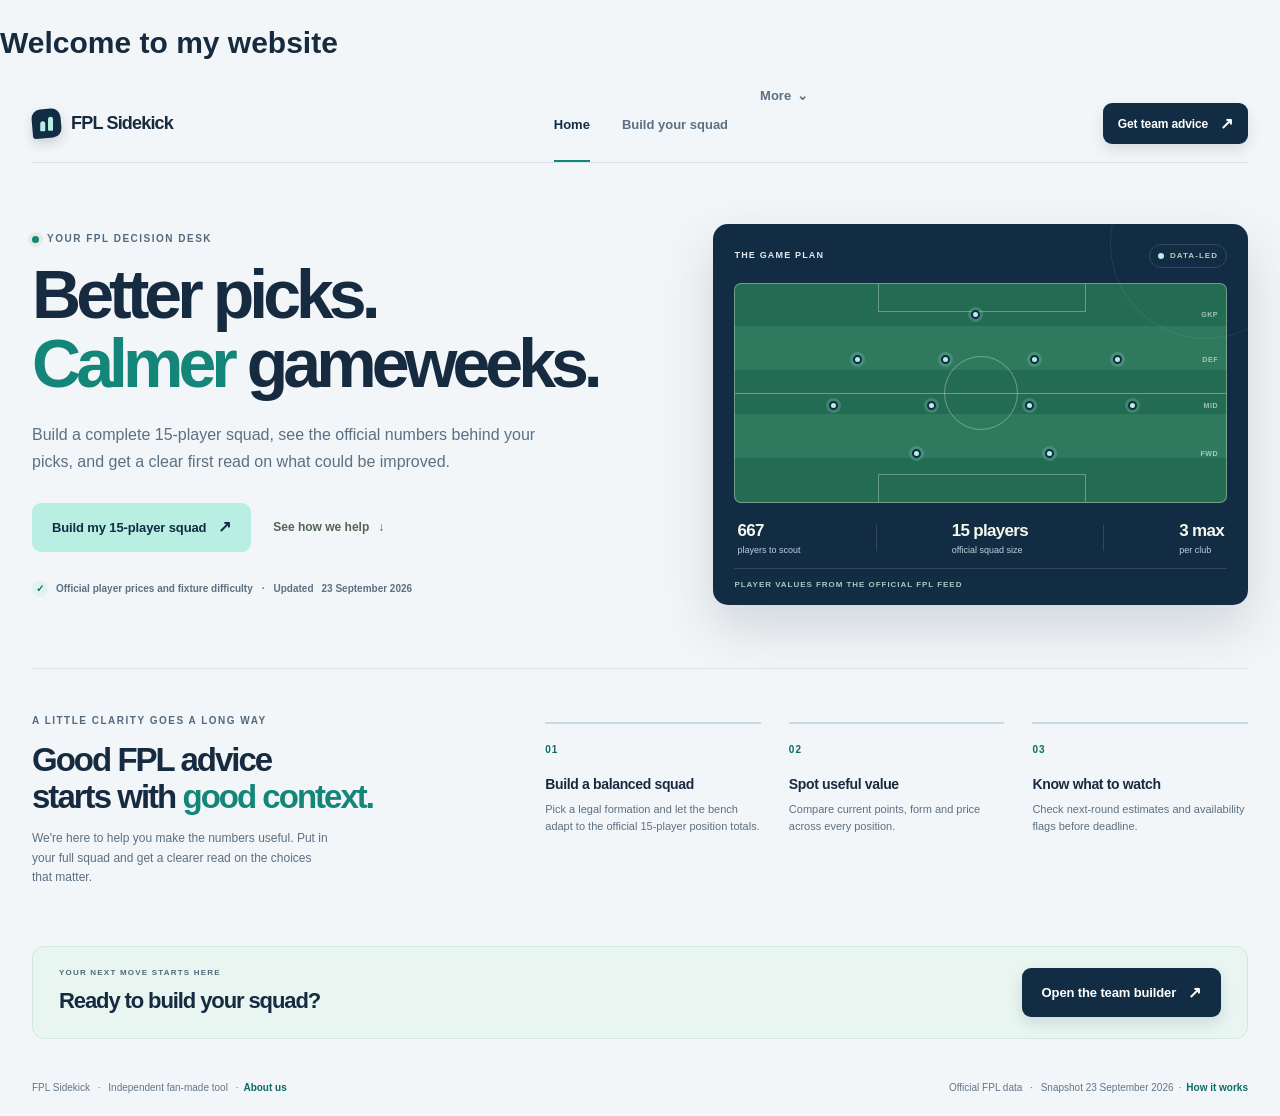
==== commit a5b5663c: "index.html" ====
--- a/index.html
+++ b/index.html
@@ -1,6 +1,19 @@
 <!doctype html>
 <html lang="en">
 <head>
+  <!DOCTYPE html>
+<html lang="en">
+<head>
+    <meta charset="UTF-8">
+    <title>My Website Title</title>
+    
+    <!-- This tag adds your website icon -->
+    <link rel="icon" type="image/png" href="favicon.png">
+</head>
+<body>
+    <h1>Welcome to my website</h1>
+</body>
+</html>
   <meta charset="utf-8">
   <meta name="viewport" content="width=device-width, initial-scale=1">
   <meta name="theme-color" content="#f3f6f8">
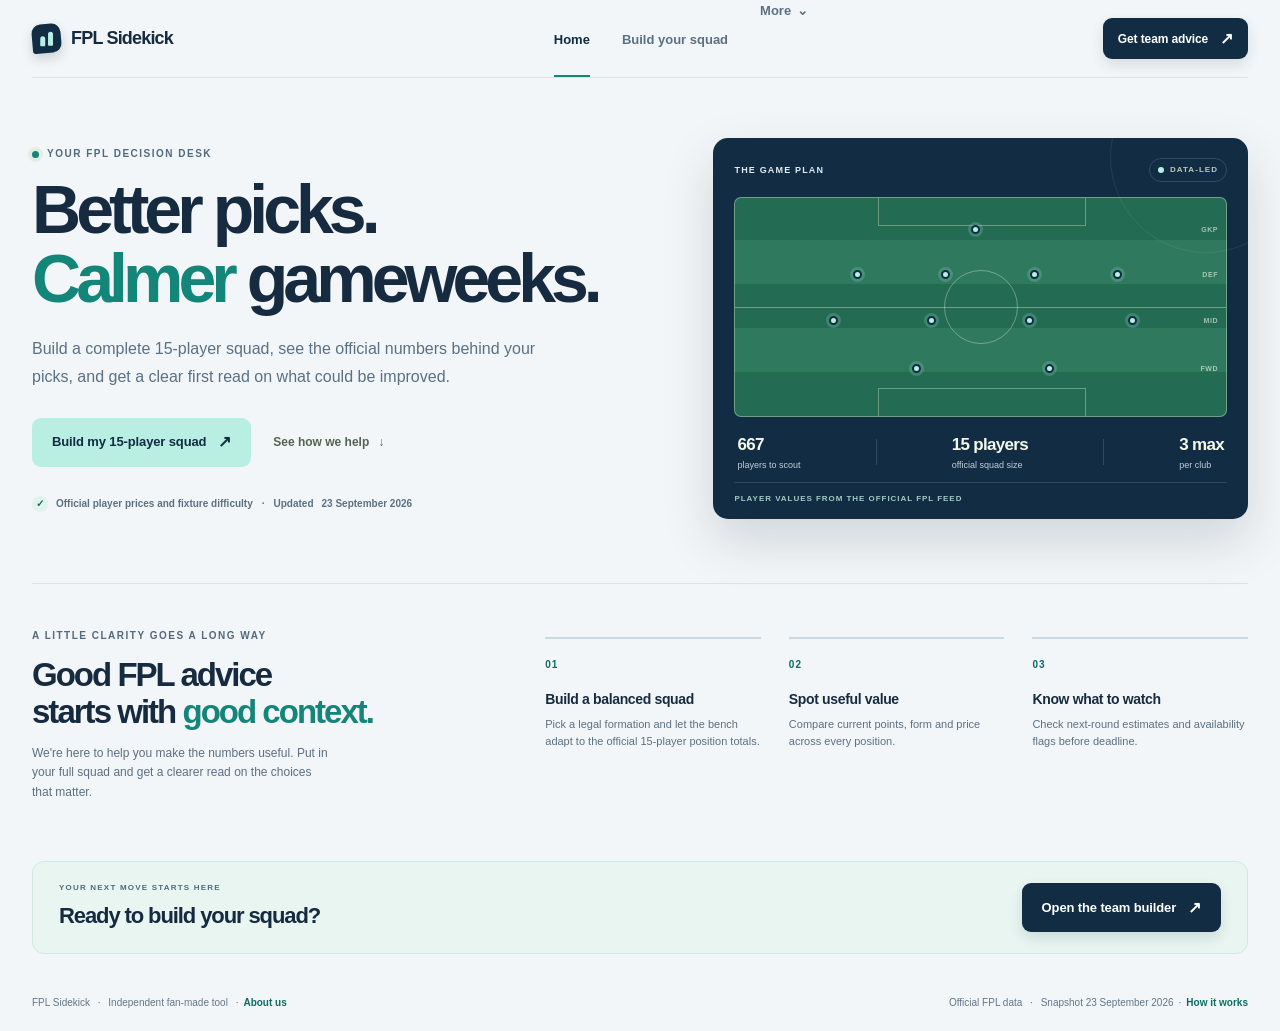
==== commit 5c45b250: "Update index.html" ====
--- a/index.html
+++ b/index.html
@@ -5,14 +5,11 @@
 <html lang="en">
 <head>
     <meta charset="UTF-8">
-    <title>My Website Title</title>
+    <title>FPL SideKick</title>
     
     <!-- This tag adds your website icon -->
-    <link rel="icon" type="image/png" href="favicon.png">
+    <link rel="icon" type="image/png" href="favicon.ico">
 </head>
-<body>
-    <h1>Welcome to my website</h1>
-</body>
 </html>
   <meta charset="utf-8">
   <meta name="viewport" content="width=device-width, initial-scale=1">
